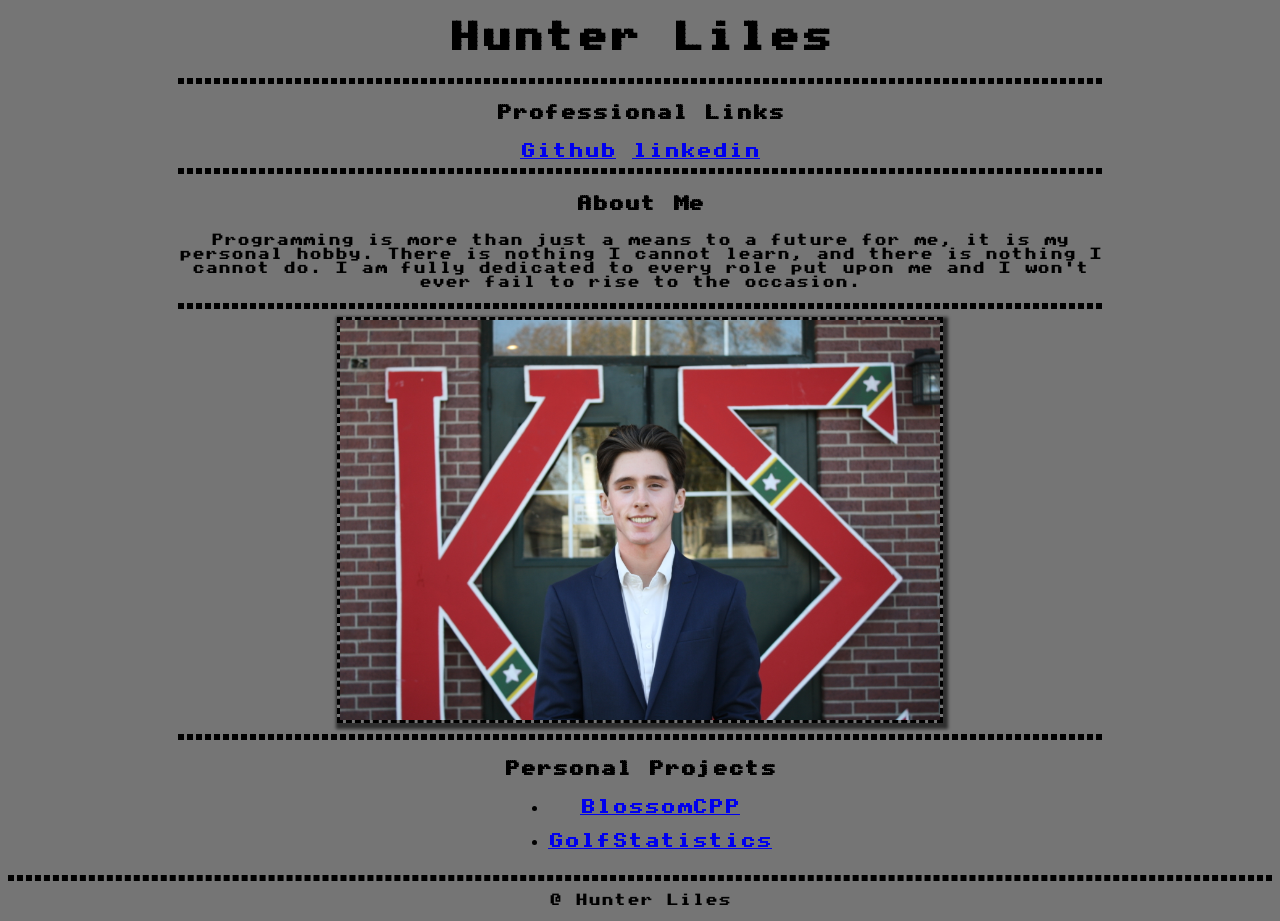
==== index.html @ 2b26db75 "Change Personal-Website.html to index.html" ====
<!doctype html>
<html lang="en_US">
  <head>
    <link rel="stylesheet" href="Personal-Website-CSS.css" />
  </head>
  <div class="main">
    <header>
      <h1>Hunter Liles</h1>
      <hr />
      <h4>Professional Links</h4>
      <a href="https://github.com/HunterLiles">Github</a>
      <a href="https://www.linkedin.com/in/hunter-liles/">linkedin</a>
      <hr />
    </header>
    <body>
      <h4>About Me</h4>
      <p>
        Programming is more than just a means to a future for me, it is my
        personal hobby. There is nothing I cannot learn, and there is nothing I
        cannot do. I am fully dedicated to every role put upon me and I won't
        ever fail to rise to the occasion.
      </p>
      <hr />
      <img
        src="ProfessionalHeadshot.JPG"
        alt="description"
        height="400"
        width="600"
      />
      <hr />
      <h4>Personal Projects</h4>
      <ul>
        <li>
          <a href="https://github.com/HunterLiles/BlossomCPP">BlossomCPP</a>
        </li>
        <br />
        <li>
          <a href="https://github.com/HunterLiles/GolfStatistics"
            >GolfStatistics</a
          >
        </li>
      </ul>
    </body>
  </div>
  <footer class="footer">
    <br />
    <hr />
    <p>@ Hunter Liles</p>
  </footer>
</html>
---- Personal-Website-CSS.css ----
@font-face {
  font-family: TempleOS;
  src: url(templeos_font.ttf);
}
body {
  background-color: #757575;
  font-family: TempleOS;
  text-align: center;
}
ul {
  display: table;
  margin: 0 auto;
}
img {
  box-shadow: 2px 3px 3px 3px rgba(0, 0, 0, 0.6);
  border: 3px dashed;
}
h1 {
  font-family: TempleOS;
  text-align: center;
  text-shadow: 2px 6px 3px 3px rgba(0, 0, 0, 0.4);
}
h3 {
  font-weight: 700;
}
p {
  font-size: 13px;
}
hr {
  border: dashed;
}
.main {
  max-width: 100%;
  max-height: 100%;
  height: auto;
  width: auto;
  margin-left: 160px;
  margin-right: 160px;
  padding: 0px 10px;
}
.footer {
  margin-left: 160;
  margin-right: 160;
}
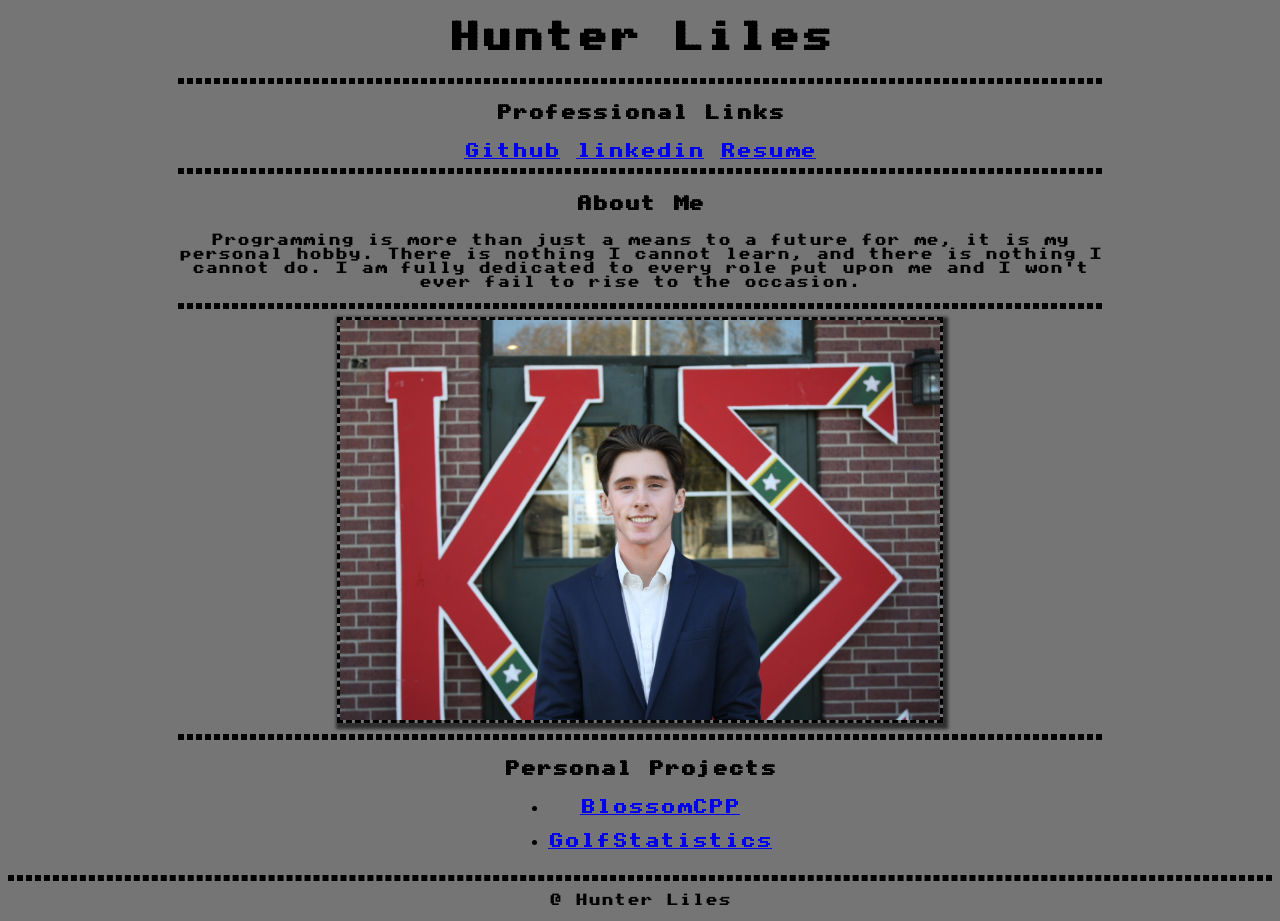
==== commit f78e0642: "Added resume" ====
--- a/index.html
+++ b/index.html
@@ -10,6 +10,7 @@
       <h4>Professional Links</h4>
       <a href="https://github.com/HunterLiles">Github</a>
       <a href="https://www.linkedin.com/in/hunter-liles/">linkedin</a>
+      <a href="Hunter_Liles_Resume.pdf">Resume</a>
       <hr />
     </header>
     <body>
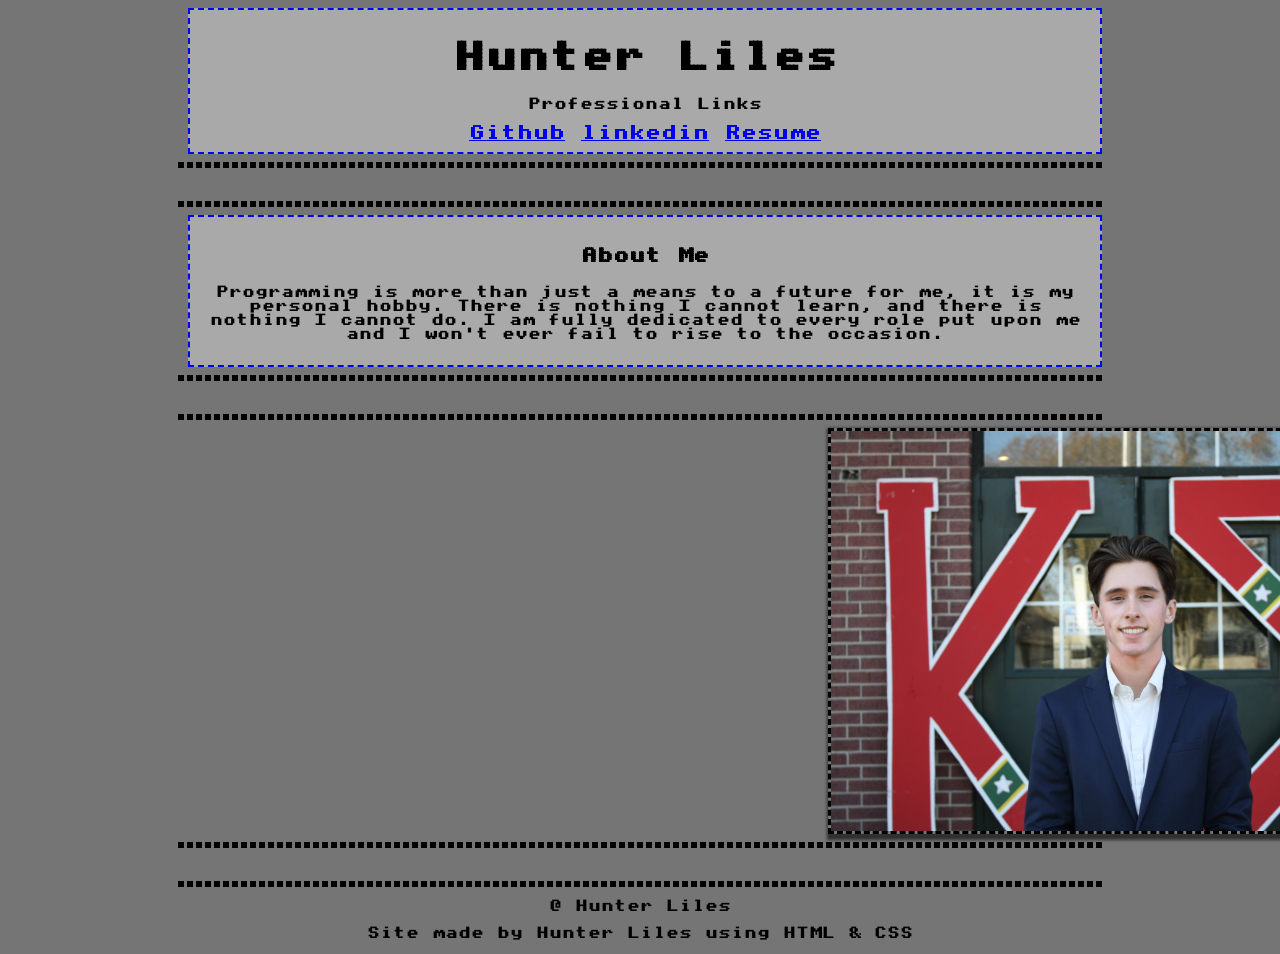
==== commit f84bdf41: "Added boxes behind text and put the project links on the right side of the headshot" ====
--- a/index.html
+++ b/index.html
@@ -5,47 +5,59 @@
   </head>
   <div class="main">
     <header>
-      <h1>Hunter Liles</h1>
+      <div class="wrapper">
+        <h1>Hunter Liles</h1>
+        <p>Professional Links</p>
+        <a href="https://github.com/HunterLiles">Github</a>
+        <a href="https://www.linkedin.com/in/hunter-liles/">linkedin</a>
+        <a href="Extra/Hunter_Liles_Resume.pdf">Resume</a>
+      </div>
       <hr />
-      <h4>Professional Links</h4>
-      <a href="https://github.com/HunterLiles">Github</a>
-      <a href="https://www.linkedin.com/in/hunter-liles/">linkedin</a>
-      <a href="Hunter_Liles_Resume.pdf">Resume</a>
+      <br />
       <hr />
     </header>
     <body>
-      <h4>About Me</h4>
-      <p>
-        Programming is more than just a means to a future for me, it is my
-        personal hobby. There is nothing I cannot learn, and there is nothing I
-        cannot do. I am fully dedicated to every role put upon me and I won't
-        ever fail to rise to the occasion.
-      </p>
+      <div class="wrapper">
+        <h4>About Me</h4>
+        <p>
+          Programming is more than just a means to a future for me, it is my
+          personal hobby. There is nothing I cannot learn, and there is nothing
+          I cannot do. I am fully dedicated to every role put upon me and I
+          won't ever fail to rise to the occasion.
+        </p>
+      </div>
       <hr />
-      <img
-        src="ProfessionalHeadshot.JPG"
-        alt="description"
-        height="400"
-        width="600"
-      />
+      <br />
       <hr />
-      <h4>Personal Projects</h4>
-      <ul>
-        <li>
-          <a href="https://github.com/HunterLiles/BlossomCPP">BlossomCPP</a>
-        </li>
-        <br />
-        <li>
-          <a href="https://github.com/HunterLiles/GolfStatistics"
-            >GolfStatistics</a
-          >
-        </li>
-      </ul>
+      <div class="container">
+        <img
+          src="Extra/ProfessionalHeadshot.JPG"
+          alt="description"
+          height="400"
+          width="600"
+        />
+        <div class="wrapper">
+          <p>Personal Projects</p>
+          <ul>
+            <li>
+              <a href="https://github.com/HunterLiles/BlossomCPP">BlossomCPP</a>
+            </li>
+            <br />
+            <li>
+              <a href="https://github.com/HunterLiles/GolfStatistics"
+                >GolfStatistics</a
+              >
+            </li>
+          </ul>
+        </div>
+      </div>
+      <hr />
+      <br />
+      <hr />
     </body>
   </div>
-  <footer class="footer">
-    <br />
-    <hr />
+  <footer>
     <p>@ Hunter Liles</p>
+    <p>Site made by Hunter Liles using HTML & CSS</p>
   </footer>
 </html>
--- a/Personal-Website-CSS.css
+++ b/Personal-Website-CSS.css
@@ -1,6 +1,6 @@
 @font-face {
   font-family: TempleOS;
-  src: url(templeos_font.ttf);
+  src: url(Extra/templeos_font.ttf);
 }
 body {
   background-color: #757575;
@@ -14,6 +14,7 @@
 img {
   box-shadow: 2px 3px 3px 3px rgba(0, 0, 0, 0.6);
   border: 3px dashed;
+  margin-left: 650px;
 }
 h1 {
   font-family: TempleOS;
@@ -38,7 +39,14 @@
   margin-right: 160px;
   padding: 0px 10px;
 }
-.footer {
-  margin-left: 160;
-  margin-right: 160;
+.wrapper {
+  background-color: darkgray;
+  border: 2px dashed blue;
+  padding: 10px;
+  margin-left: 10px;
+  margin-right: 0px;
 }
+.container {
+  display: flex;
+  gap: 1px;
+}
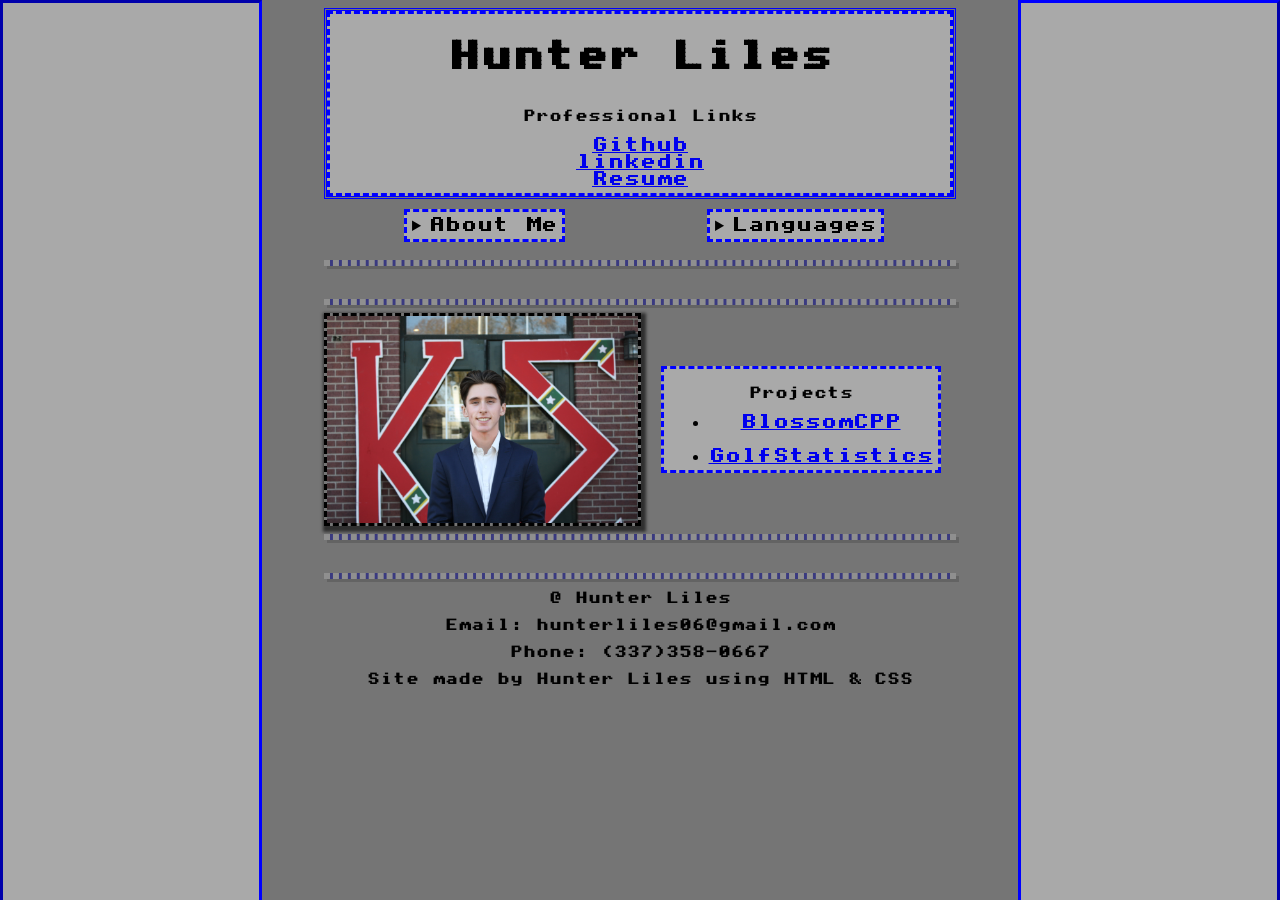
==== commit a1492de9: "Added sidebars, added drop downs for "About Me" and "Languages", added borders around some items, co" ====
--- a/index.html
+++ b/index.html
@@ -1,4 +1,6 @@
 <!doctype html>
+<div id="left"></div>
+<div id="right"></div>
 <html lang="en_US">
   <head>
     <link rel="stylesheet" href="Personal-Website-CSS.css" />
@@ -8,43 +10,62 @@
       <div class="wrapper">
         <h1>Hunter Liles</h1>
         <p>Professional Links</p>
-        <a href="https://github.com/HunterLiles">Github</a>
-        <a href="https://www.linkedin.com/in/hunter-liles/">linkedin</a>
-        <a href="Extra/Hunter_Liles_Resume.pdf">Resume</a>
+        <a target="_blank" href="https://github.com/HunterLiles">Github</a>
+        <a target="_blank" href="https://www.linkedin.com/in/hunter-liles/"
+          >linkedin</a
+        >
+        <a target="_blank" href="Extra/Hunter_Liles_Resume.pdf">Resume</a>
       </div>
-      <hr />
-      <br />
-      <hr />
     </header>
     <body>
-      <div class="wrapper">
-        <h4>About Me</h4>
-        <p>
-          Programming is more than just a means to a future for me, it is my
-          personal hobby. There is nothing I cannot learn, and there is nothing
-          I cannot do. I am fully dedicated to every role put upon me and I
-          won't ever fail to rise to the occasion.
-        </p>
+      <div id="lists">
+        <div class="wrapper">
+          <details>
+            <summary>About Me</summary>
+            <p>
+              Programming is more than just a means to a future for me, it is my
+              personal hobby. There is nothing I cannot learn, and there is
+              nothing I cannot do. I am fully dedicated to every role put upon
+              me and I won't ever fail to rise to the occasion.
+            </p>
+          </details>
+        </div>
+        <div class="wrapper">
+          <details>
+            <summary>Languages</summary>
+            <ol>
+              <li>C</li>
+              <li>C++</li>
+              <li>C#</li>
+              <li>Java</li>
+              <li>Python</li>
+              <li>HTML</li>
+              <li>CSS</li>
+              <li>SQL</li>
+            </ol>
+          </details>
+        </div>
       </div>
       <hr />
       <br />
       <hr />
       <div class="container">
-        <img
-          src="Extra/ProfessionalHeadshot.JPG"
-          alt="description"
-          height="400"
-          width="600"
-        />
+        <img src="Extra/ProfessionalHeadshot.JPG" alt="description" />
         <div class="wrapper">
-          <p>Personal Projects</p>
+          <p>Projects</p>
           <ul>
             <li>
-              <a href="https://github.com/HunterLiles/BlossomCPP">BlossomCPP</a>
+              <a
+                target="_blank"
+                href="https://github.com/HunterLiles/BlossomCPP"
+                >BlossomCPP</a
+              >
             </li>
             <br />
             <li>
-              <a href="https://github.com/HunterLiles/GolfStatistics"
+              <a
+                target="_blank"
+                href="https://github.com/HunterLiles/GolfStatistics"
                 >GolfStatistics</a
               >
             </li>
@@ -58,6 +79,8 @@
   </div>
   <footer>
     <p>@ Hunter Liles</p>
+    <p>Email: hunterliles06@gmail.com</p>
+    <p>Phone: (337)358-0667</p>
     <p>Site made by Hunter Liles using HTML & CSS</p>
   </footer>
 </html>
--- a/Personal-Website-CSS.css
+++ b/Personal-Website-CSS.css
@@ -5,16 +5,17 @@
 body {
   background-color: #757575;
   font-family: TempleOS;
-  text-align: center;
 }
 ul {
   display: table;
-  margin: 0 auto;
+  margin: auto;
+  align-items: center;
 }
 img {
   box-shadow: 2px 3px 3px 3px rgba(0, 0, 0, 0.6);
   border: 3px dashed;
-  margin-left: 650px;
+  max-width: 100%;
+  height: auto;
 }
 h1 {
   font-family: TempleOS;
@@ -22,31 +23,67 @@
   text-shadow: 2px 6px 3px 3px rgba(0, 0, 0, 0.4);
 }
 h3 {
+  text-align: center;
   font-weight: 700;
 }
 p {
+  text-align: center;
   font-size: 13px;
 }
 hr {
   border: dashed;
+  background-color: darkblue;
+  color: darkgray;
+  box-shadow: 3px 3px rgba(0, 0, 0, 0.3);
+  opacity: 0.5;
+}
+header {
+  border: 3px double blue;
 }
 .main {
-  max-width: 100%;
-  max-height: 100%;
+  max-width: 50%;
+  max-height: 50%;
   height: auto;
   width: auto;
-  margin-left: 160px;
-  margin-right: 160px;
-  padding: 0px 10px;
+  margin: auto;
 }
 .wrapper {
+  display: grid;
   background-color: darkgray;
-  border: 2px dashed blue;
-  padding: 10px;
-  margin-left: 10px;
-  margin-right: 0px;
+  border: 3px dashed blue;
+  padding: 5px;
+  margin: auto;
+  text-align: center;
+  align-items: center;
 }
 .container {
-  display: flex;
-  gap: 1px;
+  display: grid;
+  grid-template-columns: 1fr 1fr;
+  align-content: center;
+  gap: 10px;
+  justify-content: center;
 }
+#lists {
+  padding: 10px;
+  display: grid;
+  grid-template-columns: 1fr 1fr;
+  align-content: center;
+  gap: 10px;
+}
+#left,
+#right {
+  position: fixed;
+  width: 20%;
+  height: 100%;
+  top: 0;
+}
+#left {
+  background: darkgray;
+  left: 0;
+  border: 3px inset blue;
+}
+#right {
+  background: darkgray;
+  right: 0;
+  border: 3px outset blue;
+}
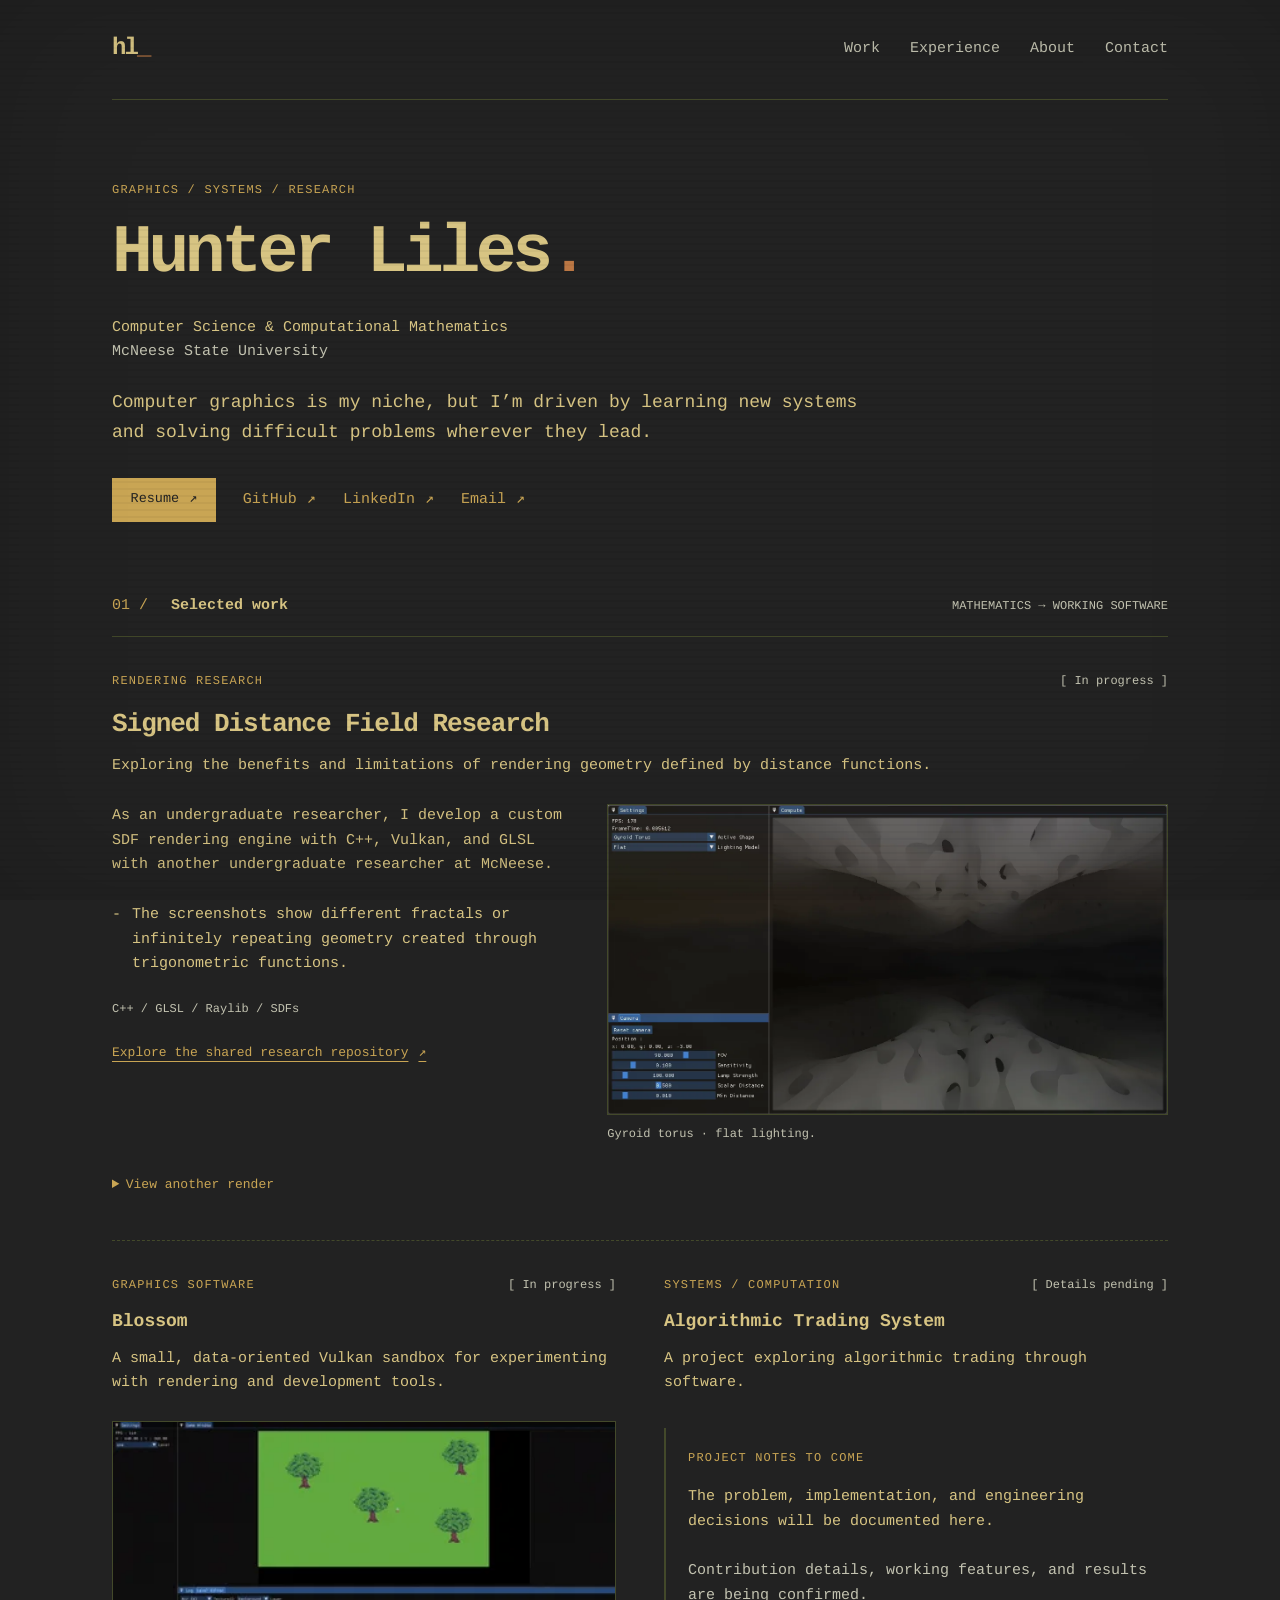
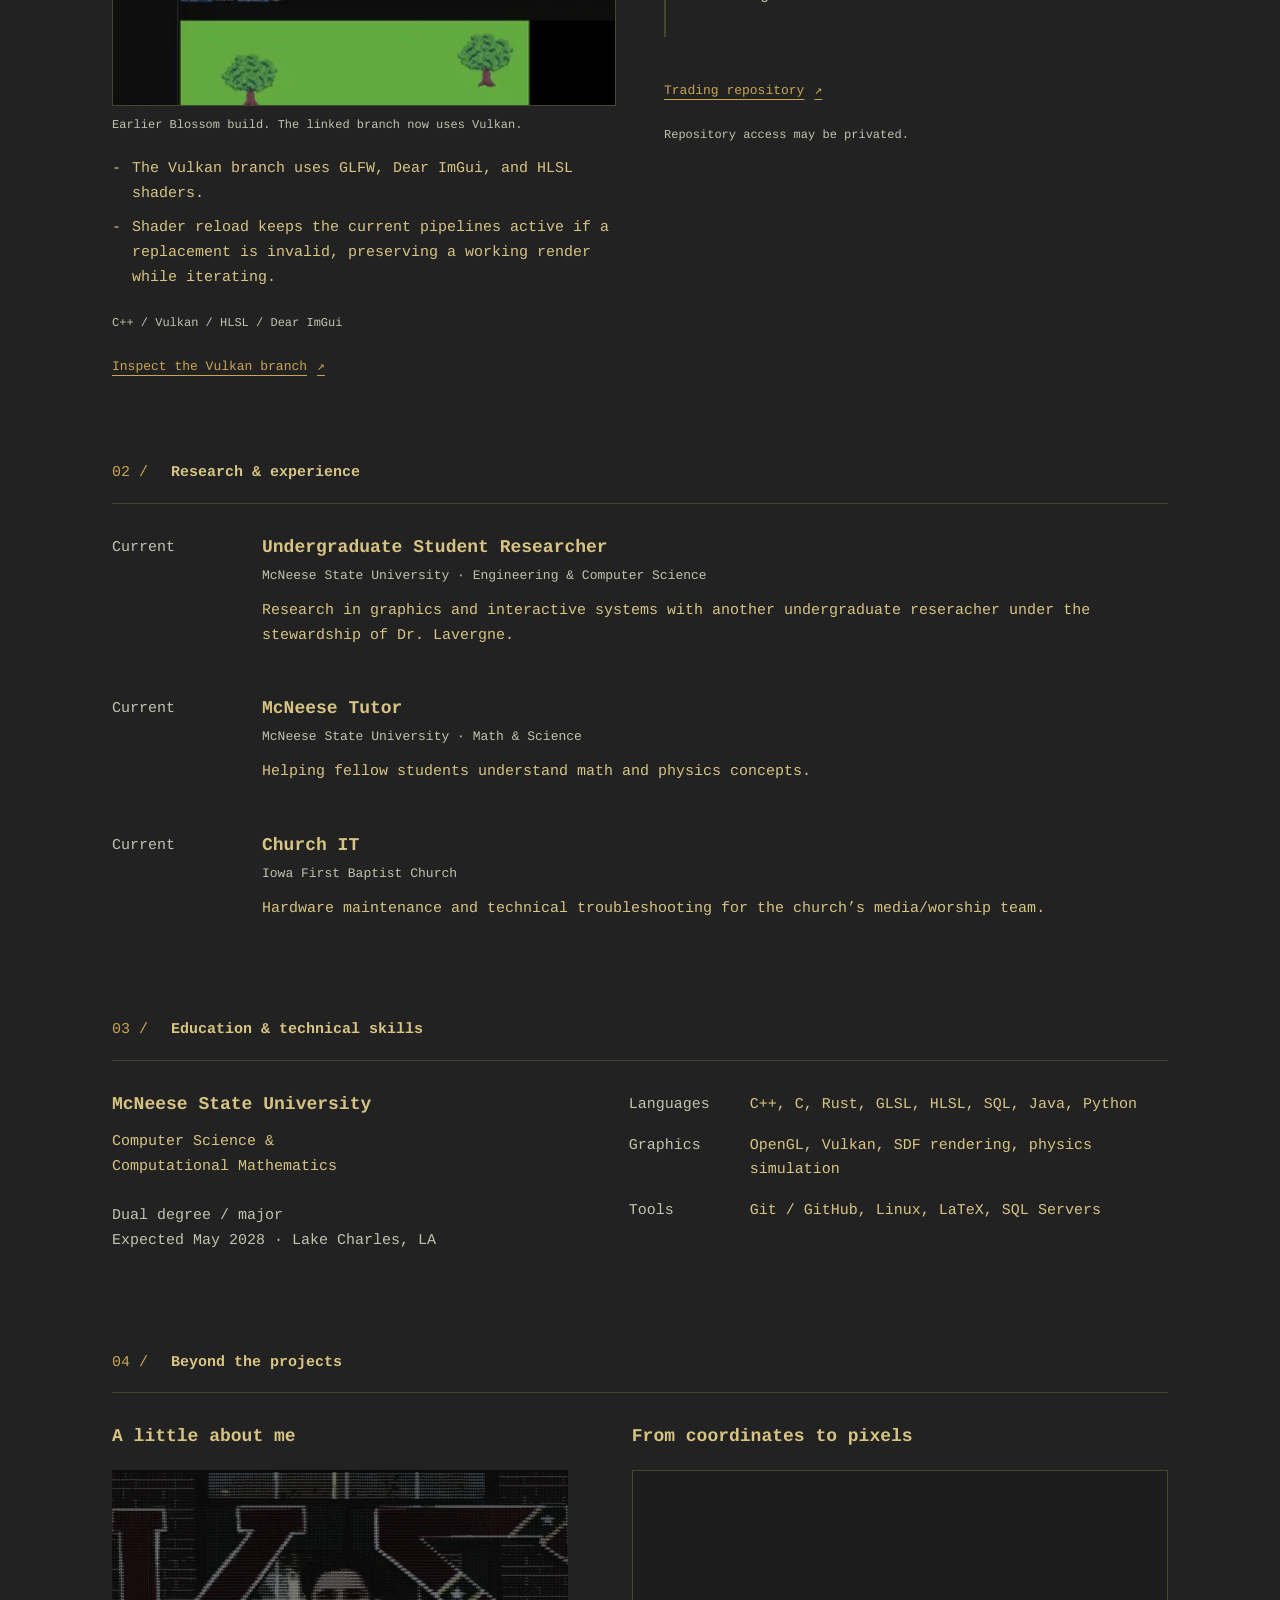
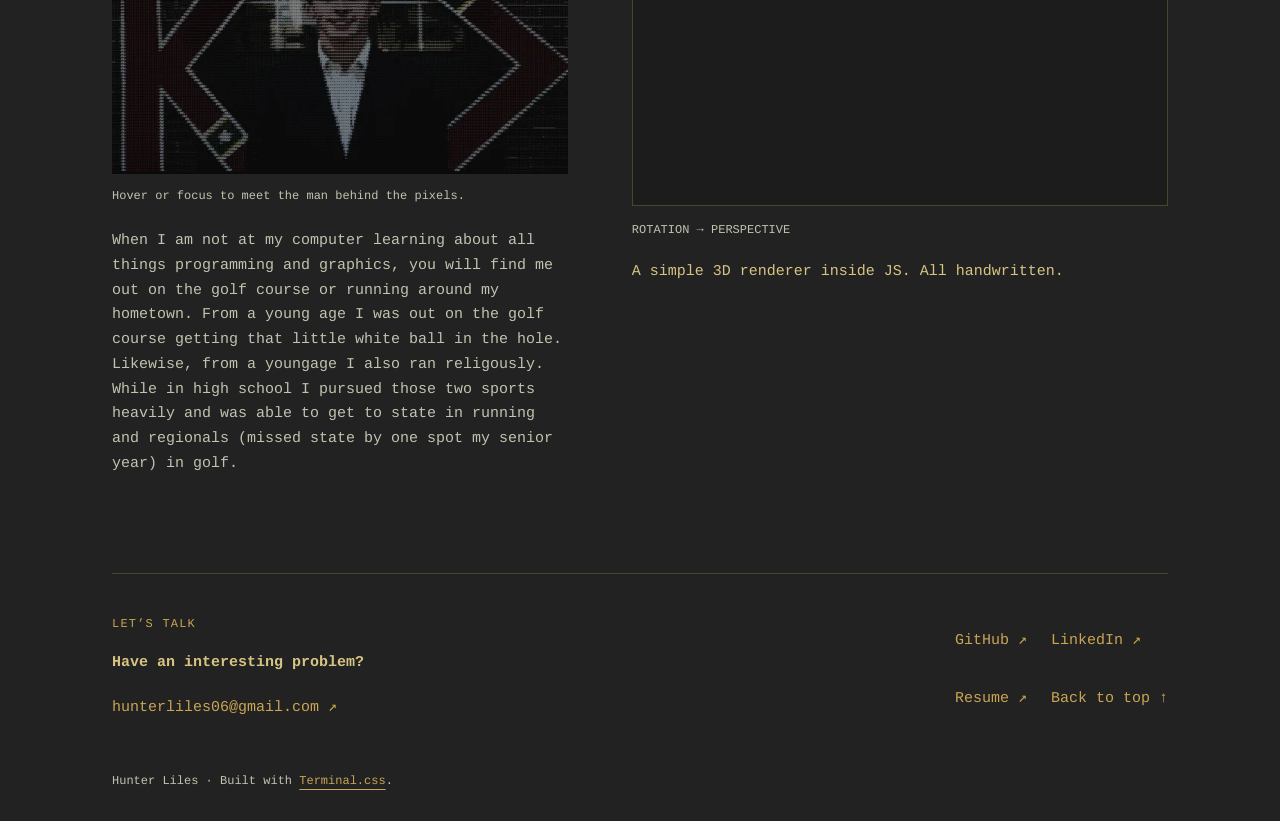
==== commit 2459808c: "Fixed descriptions and about me" ====
--- a/index.html
+++ b/index.html
@@ -1,86 +1,400 @@
 <!doctype html>
-<div id="left"></div>
-<div id="right"></div>
-<html lang="en_US">
+<html lang="en">
   <head>
-    <link rel="stylesheet" href="Personal-Website-CSS.css" />
+    <meta charset="utf-8" />
+    <meta name="viewport" content="width=device-width, initial-scale=1" />
+    <meta name="theme-color" content="#222222" />
+    <title>Hunter Liles — Graphics, Systems &amp; Research</title>
+    <meta
+      name="description"
+      content="Hunter Liles — Computer Science and Computational Mathematics at McNeese State University. With projects in SDF rendering, graphics software, and systems."
+    />
+    <meta
+      property="og:title"
+      content="Hunter Liles — Graphics, Systems &amp; Research"
+    />
+    <meta
+      property="og:description"
+      content="Computer graphics is my niche. Curiosity takes me further. Explore my projects, research, and experience."
+    />
+    <meta property="og:type" content="website" />
+    <!-- Add canonical, og:url and an absolute og:image URL once the domain is confirmed. -->
+    <link rel="icon" href="assets/favicon.svg" type="image/svg+xml" />
+    <link rel="stylesheet" href="assets/vendor/terminal-0.7.5.min.css" />
+    <link rel="stylesheet" href="style.css" />
+    <script src="script.js" defer></script>
   </head>
-  <div class="main">
-    <header>
-      <div class="wrapper">
-        <h1>Hunter Liles</h1>
-        <p>Professional Links</p>
-        <a target="_blank" href="https://github.com/HunterLiles">Github</a>
-        <a target="_blank" href="https://www.linkedin.com/in/hunter-liles/"
-          >linkedin</a
+  <body class="terminal">
+    <a class="skip-link" href="#main">Skip to content</a>
+    <div class="container">
+      <header class="terminal-nav site-header">
+        <a
+          class="wordmark"
+          href="#top"
+          aria-label="hl — Hunter Liles, back to top"
+          >hl<span aria-hidden="true">_</span></a
         >
-        <a target="_blank" href="Extra/Hunter_Liles_Resume.pdf">Resume</a>
-      </div>
-    </header>
-    <body>
-      <div id="lists">
-        <div class="wrapper">
-          <details>
-            <summary>About Me</summary>
-            <p>
-              Programming is more than just a means to a future for me, it is my
-              personal hobby. There is nothing I cannot learn, and there is
-              nothing I cannot do. I am fully dedicated to every role put upon
-              me and I won't ever fail to rise to the occasion.
+        <nav class="terminal-menu" aria-label="Main navigation">
+          <ul>
+            <li><a href="#work">Work</a></li>
+            <li><a href="#experience">Experience</a></li>
+            <li><a href="#about">About</a></li>
+            <li><a href="#contact">Contact</a></li>
+          </ul>
+        </nav>
+      </header>
+      <main id="main">
+        <section class="intro" id="top" aria-labelledby="identity">
+          <p class="eyebrow">GRAPHICS / SYSTEMS / RESEARCH</p>
+          <h1 id="identity">Hunter Liles<span class="accent">.</span></h1>
+          <p class="degree">
+            Computer Science &amp; Computational Mathematics<br /><span
+              class="muted"
+              >McNeese State University</span
+            >
+          </p>
+          <p class="positioning">
+            Computer graphics is my niche, but I’m driven by learning new
+            systems and solving difficult problems wherever they lead.
+          </p>
+          <div class="link-row" role="group" aria-label="Professional links">
+            <a
+              class="btn btn-primary btn-small"
+              href="assets/documents/resume.pdf"
+              >Resume <span aria-hidden="true">↗</span></a
+            >
+            <a href="https://github.com/HunterLiles"
+              >GitHub <span aria-hidden="true">↗</span></a
+            >
+            <a href="https://www.linkedin.com/in/hunter-liles-128145332/"
+              >LinkedIn <span aria-hidden="true">↗</span></a
+            >
+            <a href="mailto:hunterliles06@gmail.com"
+              >Email <span aria-hidden="true">↗</span></a
+            >
+          </div>
+        </section>
+
+        <section id="work" class="section" aria-labelledby="work-heading">
+          <div class="section-heading">
+            <h2 id="work-heading">
+              <span class="section-index">01 /</span> Selected work
+            </h2>
+            <span class="muted small">MATHEMATICS → WORKING SOFTWARE</span>
+          </div>
+          <article class="featured" aria-labelledby="sdf-heading">
+            <div class="project-heading">
+              <p class="eyebrow">RENDERING RESEARCH</p>
+              <span class="status">In progress</span>
+            </div>
+            <h3 id="sdf-heading">Signed Distance Field Research</h3>
+            <p class="project-summary">
+              Exploring the benefits and limitations of rendering geometry
+              defined by distance functions.
             </p>
-          </details>
+            <div class="featured-grid">
+              <div>
+                <p>
+                  As an undergraduate researcher, I develop a custom SDF
+                  rendering engine with C++, Vulkan, and GLSL with another
+                  undergraduate researcher at McNeese.
+                </p>
+                <ul class="evidence">
+                  <li>
+                    The screenshots show different fractals or infinitely
+                    repeating geometry created through trigonometric functions.
+                  </li>
+                </ul>
+                <p class="technologies">C++ / GLSL / Raylib / SDFs</p>
+                <a
+                  class="project-link"
+                  href="https://github.com/daneboyd20001/SRPLightingEngine"
+                  >Explore the shared research repository
+                  <span aria-hidden="true">↗</span></a
+                >
+              </div>
+              <figure class="project-media">
+                <a
+                  href="assets/images/sdf-gyroid.webp"
+                  aria-label="View full-size SDF gyroid screenshot"
+                  ><img
+                    src="assets/images/sdf-gyroid.webp"
+                    width="1272"
+                    height="703"
+                    loading="lazy"
+                    decoding="async"
+                    alt="SDF engine showing a gyroid torus interior."
+                /></a>
+                <figcaption>Gyroid torus · flat lighting.</figcaption>
+              </figure>
+            </div>
+            <details class="more-evidence">
+              <summary>View another render</summary>
+              <figure>
+                <img
+                  src="assets/images/sdf-surface.webp"
+                  width="1273"
+                  height="699"
+                  loading="lazy"
+                  decoding="async"
+                  alt="Repeating undulating SDF surface with visible dark artifacts."
+                />
+                <figcaption>
+                  Repeating-surface experiment. Visible artifacts are part of
+                  the result.
+                </figcaption>
+              </figure>
+            </details>
+          </article>
+
+          <div class="project-grid">
+            <article aria-labelledby="blossom-heading">
+              <div class="project-heading">
+                <p class="eyebrow">GRAPHICS SOFTWARE</p>
+                <span class="status">In progress</span>
+              </div>
+              <h3 id="blossom-heading">Blossom</h3>
+              <p class="project-summary">
+                A small, data-oriented Vulkan sandbox for experimenting with
+                rendering and development tools.
+              </p>
+              <figure class="project-media">
+                <img
+                  src="assets/images/blossom.webp"
+                  width="400"
+                  height="225"
+                  loading="lazy"
+                  decoding="async"
+                  alt="Earlier Blossom editor showing a two-dimensional scene of trees in two viewports."
+                />
+                <figcaption>
+                  Earlier Blossom build. The linked branch now uses Vulkan.
+                </figcaption>
+              </figure>
+              <ul class="evidence">
+                <li>
+                  The Vulkan branch uses GLFW, Dear ImGui, and HLSL shaders.
+                </li>
+                <li>
+                  Shader reload keeps the current pipelines active if a
+                  replacement is invalid, preserving a working render while
+                  iterating.
+                </li>
+              </ul>
+              <p class="technologies">C++ / Vulkan / HLSL / Dear ImGui</p>
+              <a
+                class="project-link"
+                href="https://github.com/HunterLiles/Blossom/tree/Vulkan"
+                >Inspect the Vulkan branch <span aria-hidden="true">↗</span></a
+              >
+            </article>
+            <article aria-labelledby="trading-heading">
+              <div class="project-heading">
+                <p class="eyebrow">SYSTEMS / COMPUTATION</p>
+                <span class="status muted">Details pending</span>
+              </div>
+              <h3 id="trading-heading">Algorithmic Trading System</h3>
+              <p class="project-summary">
+                A project exploring algorithmic trading through software.
+              </p>
+              <div class="draft-copy">
+                <p class="eyebrow">PROJECT NOTES TO COME</p>
+                <p>
+                  The problem, implementation, and engineering decisions will be
+                  documented here.
+                </p>
+                <p class="muted">
+                  Contribution details, working features, and results are being
+                  confirmed.
+                </p>
+              </div>
+              <a
+                class="project-link"
+                href="https://github.com/HunterLiles/Trading"
+                >Trading repository <span aria-hidden="true">↗</span></a
+              >
+              <p class="small muted availability-note">
+                Repository access may be privated.
+              </p>
+            </article>
+          </div>
+        </section>
+
+        <section
+          id="experience"
+          class="section"
+          aria-labelledby="experience-heading"
+        >
+          <div class="section-heading">
+            <h2 id="experience-heading">
+              <span class="section-index">02 /</span> Research &amp; experience
+            </h2>
+          </div>
+          <div class="experience-list">
+            <article class="experience-row">
+              <p class="muted">Current</p>
+              <div>
+                <h3>Undergraduate Student Researcher</h3>
+                <p class="organization">
+                  McNeese State University · Engineering &amp; Computer Science
+                </p>
+                <p>
+                  Research in graphics and interactive systems with another
+                  undergraduate reseracher under the stewardship of Dr.
+                  Lavergne.
+                </p>
+              </div>
+            </article>
+            <article class="experience-row">
+              <p class="muted">Current</p>
+              <div>
+                <h3>McNeese Tutor</h3>
+                <p class="organization">
+                  McNeese State University · Math &amp; Science
+                </p>
+                <p>
+                  Helping fellow students understand math and physics concepts.
+                </p>
+              </div>
+            </article>
+            <article class="experience-row">
+              <p class="muted">Current</p>
+              <div>
+                <h3>Church IT</h3>
+                <p class="organization">Iowa First Baptist Church</p>
+                <p>
+                  Hardware maintenance and technical troubleshooting for the
+                  church’s media/worship team.
+                </p>
+              </div>
+            </article>
+          </div>
+        </section>
+
+        <section class="section" aria-labelledby="education-heading">
+          <div class="section-heading">
+            <h2 id="education-heading">
+              <span class="section-index">03 /</span> Education &amp; technical
+              skills
+            </h2>
+          </div>
+          <div class="qualifications-grid">
+            <div>
+              <h3>McNeese State University</h3>
+              <p>Computer Science &amp;<br />Computational Mathematics</p>
+              <p class="muted">
+                Dual degree / major<br />Expected May 2028 · Lake Charles, LA
+              </p>
+            </div>
+            <dl class="skills">
+              <div>
+                <dt>Languages</dt>
+                <dd>C++, C, Rust, GLSL, HLSL, SQL, Java, Python</dd>
+              </div>
+              <div>
+                <dt>Graphics</dt>
+                <dd>OpenGL, Vulkan, SDF rendering, physics simulation</dd>
+              </div>
+              <div>
+                <dt>Tools</dt>
+                <dd>Git / GitHub, Linux, LaTeX, SQL Servers</dd>
+              </div>
+            </dl>
+          </div>
+        </section>
+
+        <section id="about" class="section" aria-labelledby="about-heading">
+          <div class="section-heading">
+            <h2 id="about-heading">
+              <span class="section-index">04 /</span> Beyond the projects
+            </h2>
+          </div>
+          <div class="about-grid">
+            <div>
+              <h3>A little about me</h3>
+              <a
+                class="portrait"
+                href="assets/images/headshot.webp"
+                aria-label="View Hunter Liles’s photograph"
+                ><img
+                  class="portrait-photo"
+                  src="assets/images/headshot.webp"
+                  width="720"
+                  height="480"
+                  loading="lazy"
+                  decoding="async"
+                  alt="Hunter Liles" /><img
+                  class="portrait-ascii"
+                  src="assets/images/headshot-ascii.webp"
+                  width="720"
+                  height="402"
+                  loading="lazy"
+                  decoding="async"
+                  alt=""
+                  aria-hidden="true"
+              /></a>
+              <p class="small muted portrait-hint">
+                Hover or focus to meet the man behind the pixels.
+              </p>
+              <p class="muted">
+                When I am not at my computer learning about all things
+                programming and graphics, you will find me out on the golf
+                course or running around my hometown. From a young age I was out
+                on the golf course getting that little white ball in the hole.
+                Likewise, from a youngage I also ran religously. While in high
+                school I pursued those two sports heavily and was able to get to
+                state in running and regionals (missed state by one spot my
+                senior year) in golf.
+              </p>
+            </div>
+            <div class="renderer" id="renderer">
+              <h3>From coordinates to pixels</h3>
+              <div class="renderer-stage">
+                <canvas
+                  id="renderer-canvas"
+                  width="560"
+                  height="350"
+                  aria-label="A rotating wireframe torus projected onto a two-dimensional canvas"
+                  role="img"
+                  hidden
+                ></canvas>
+              </div>
+              <div class="renderer-controls">
+                <span class="small muted">ROTATION → PERSPECTIVE</span
+                ><button
+                  id="renderer-toggle"
+                  class="btn btn-ghost btn-primary btn-small"
+                  type="button"
+                  hidden
+                >
+                  Pause animation
+                </button>
+              </div>
+              <p>A simple 3D renderer inside JS. All handwritten.</p>
+            </div>
+          </div>
+        </section>
+      </main>
+      <footer id="contact" class="site-footer">
+        <div>
+          <p class="eyebrow">LET’S TALK</p>
+          <h2>Have an interesting problem?</h2>
+          <a class="email-link" href="mailto:hunterliles06@gmail.com"
+            >hunterliles06@gmail.com <span aria-hidden="true">↗</span></a
+          >
         </div>
-        <div class="wrapper">
-          <details>
-            <summary>Languages</summary>
-            <ol>
-              <li>C</li>
-              <li>C++</li>
-              <li>C#</li>
-              <li>Java</li>
-              <li>Python</li>
-              <li>HTML</li>
-              <li>CSS</li>
-              <li>SQL</li>
-            </ol>
-          </details>
+        <div class="footer-links">
+          <a href="https://github.com/HunterLiles">GitHub ↗</a
+          ><a href="https://www.linkedin.com/in/hunter-liles-128145332/"
+            >LinkedIn ↗</a
+          ><a href="assets/documents/resume.pdf">Resume ↗</a
+          ><a href="#top">Back to top ↑</a>
         </div>
-      </div>
-      <hr />
-      <br />
-      <hr />
-      <div class="container">
-        <img src="Extra/ProfessionalHeadshot.JPG" alt="description" />
-        <div class="wrapper">
-          <p>Projects</p>
-          <ul>
-            <li>
-              <a
-                target="_blank"
-                href="https://github.com/HunterLiles/BlossomCPP"
-                >BlossomCPP</a
-              >
-            </li>
-            <br />
-            <li>
-              <a
-                target="_blank"
-                href="https://github.com/HunterLiles/GolfStatistics"
-                >GolfStatistics</a
-              >
-            </li>
-          </ul>
-        </div>
-      </div>
-      <hr />
-      <br />
-      <hr />
-    </body>
-  </div>
-  <footer>
-    <p>@ Hunter Liles</p>
-    <p>Email: hunterliles06@gmail.com</p>
-    <p>Phone: (337)358-0667</p>
-    <p>Site made by Hunter Liles using HTML & CSS</p>
-  </footer>
+        <p class="small muted footer-note">
+          Hunter Liles · Built with
+          <a href="https://terminalcss.xyz/">Terminal.css</a>.
+        </p>
+      </footer>
+    </div>
+  </body>
 </html>
--- a/assets/vendor/terminal-0.7.5.min.css
+++ b/assets/vendor/terminal-0.7.5.min.css
@@ -0,0 +1 @@
+:root{--global-font-size:15px;--global-line-height:1.4em;--global-space:10px;--font-stack:"Menlo", "Monaco", "Lucida Console", "Liberation Mono", "DejaVu Sans Mono", "Bitstream Vera Sans Mono", "Courier New", serif;--mono-font-stack:"Menlo", "Monaco", "Lucida Console", "Liberation Mono", "DejaVu Sans Mono", "Bitstream Vera Sans Mono", "Courier New", serif;--background-color:#fff;--page-width:60em;--font-color:#151515;--invert-font-color:#fff;--primary-color:#1a95e0;--secondary-color:#727578;--error-color:#d20962;--progress-bar-background:#727578;--progress-bar-fill:#151515;--code-bg-color:#e8eff2;--input-style:solid;--display-h1-decoration:none;--block-background-color:var(--background-color)}*{box-sizing:border-box;text-rendering:geometricprecision}*::selection{background:var(--primary-color);color:var(--invert-font-color)}body{font-size:var(--global-font-size);color:var(--font-color);line-height:var(--global-line-height);margin:0;font-family:var(--font-stack);word-wrap:break-word;background-color:var(--background-color)}h1,h2,h3,h4,h5,h6,.logo{line-height:var(--global-line-height)}a{cursor:pointer;color:var(--primary-color);text-decoration:none}a:hover{background-color:var(--primary-color);color:var(--invert-font-color)}em{font-size:var(--global-font-size);font-style:italic;font-family:var(--font-stack);color:var(--font-color)}blockquote,code,em,strong{line-height:var(--global-line-height)}blockquote,code,footer,h1,h2,h3,h4,h5,h6,header,li,ol,p,section,ul,.logo{float:none;margin:0;padding:0}blockquote,h1,ol,p,ul,.logo{margin-top:calc(var(--global-space) * 2);margin-bottom:calc(var(--global-space) * 2)}h1,.logo{position:relative;padding:calc(var(--global-space) * 2)0;margin:0;overflow:hidden;font-weight:600}h1::after{content:"====================================================================================================";position:absolute;bottom:5px;left:0;display:var(--display-h1-decoration)}h1+*,.logo+*{margin-top:0}h2,h3,h4,h5,h6{position:relative;margin-bottom:var(--global-line-height);font-weight:600}blockquote{position:relative;padding-left:calc(var(--global-space) * 2);overflow:hidden}blockquote::after{content:">\A>\A>\A>\A>\A>\A>\A>\A>\A>\A>\A>\A>\A>\A>\A>\A>\A>\A>\A>\A>\A>\A>\A>\A>\A>\A>\A>\A>\A>\A>\A>\A>\A>\A>\A>\A>\A>\A>\A>\A>\A>\A>\A>\A>\A>\A>\A>\A>\A>\A>\A>\A>\A>\A>\A>\A>\A>\A>\A>\A>\A>\A>\A>\A>\A>\A>\A>\A>\A>\A>\A>\A>\A>\A>\A>\A>\A>\A>\A>\A>\A>\A>\A>\A>\A>\A>\A>\A>\A>\A>\A>\A>\A>\A>\A>\A>\A>\A>\A>";white-space:pre;position:absolute;top:0;left:0;line-height:var(--global-line-height);color:#9ca2ab}blockquote>*:last-child{margin-bottom:0}code{font-weight:inherit;background-color:var(--code-bg-color);font-family:var(--mono-font-stack)}code::after,code::before{content:"`";display:inline}pre code::after,pre code::before{content:""}pre{display:block;word-break:break-all;word-wrap:break-word;color:var(--secondary-color);background-color:var(--block-background-color);border:1px solid var(--secondary-color);padding:var(--global-space);white-space:pre-wrap;white-space:-moz-pre-wrap;white-space:-o-pre-wrap}pre code{overflow-x:scroll;padding:0;margin:0;display:inline-block;min-width:100%;font-family:var(--mono-font-stack);background-color:var(--block-background-color)}.terminal blockquote,.terminal h1,.terminal h2,.terminal h3,.terminal h4,.terminal h5,.terminal h6,.terminal strong,.terminal .logo{font-size:var(--global-font-size);font-style:normal;font-family:var(--font-stack)}.terminal code{font-size:var(--global-font-size);font-style:normal}.terminal-prompt{position:relative;white-space:nowrap}.terminal-prompt::before{content:"> "}.terminal-prompt::after{content:"";animation:cursor 800ms infinite;background:var(--primary-color);border-radius:0;display:inline-block;height:1em;margin-left:.2em;width:3px;bottom:-2px;position:relative}@keyframes cursor{0%{opacity:0}50%{opacity:1}100%{opacity:0}}@keyframes cursor{0%{opacity:0}50%{opacity:1}100%{opacity:0}}li,li>ul>li{position:relative;display:block;padding-left:calc(var(--global-space) * 2)}nav>ul>li{padding-left:0}li::after{position:absolute;top:0;left:0}ul>li::after{content:"-"}nav ul>li::after{content:""}ol li::before{content:counters(item,".")". ";counter-increment:item}ol ol li::before{content:counters(item,".")" ";counter-increment:item}.terminal-menu li::after,.terminal-menu li::before{display:none}ol{counter-reset:item}ol li:nth-child(n+10)::after{left:-7px}ol ol{margin-top:0;margin-bottom:0}.terminal-menu{width:100%}.terminal-nav{display:flex;flex-direction:column;align-items:flex-start}ul ul{margin-top:0;margin-bottom:0}.terminal-menu ul{list-style-type:none;padding:0!important;display:flex;flex-direction:column;width:100%;flex-grow:1;font-size:var(--global-font-size);margin-top:0}.terminal-menu li{display:flex;margin:0 0 .5em;padding:0}ol.terminal-toc li{border-bottom:1px dotted var(--secondary-color);padding:0;margin-bottom:15px}.terminal-menu li:last-child{margin-bottom:0}ol.terminal-toc li a{margin:4px 4px 4px 0;background:var(--background-color);position:relative;top:6px;text-align:left;padding-right:4px}.terminal-menu li a:not(.btn){text-decoration:none;display:block;width:100%;border:none;color:var(--secondary-color)}.terminal-menu li a.active{color:var(--font-color)}.terminal-menu li a:hover{background:0 0;color:inherit}ol.terminal-toc li::before{content:counters(item,".")". ";counter-increment:item;position:absolute;right:0;background:var(--background-color);padding:4px 0 4px 4px;bottom:-8px}ol.terminal-toc li a:hover{background:var(--primary-color);color:var(--invert-font-color)}hr{position:relative;overflow:hidden;margin:calc(var(--global-space) * 4)0;border:0;border-bottom:1px dashed var(--secondary-color)}p{margin:0 0 var(--global-line-height)}.container{max-width:var(--page-width)}.container,.container-fluid{margin:0 auto;padding:0 calc(var(--global-space) * 2)}img{max-width:100%}.progress-bar{height:8px;background-color:var(--progress-bar-background);margin:12px 0}.progress-bar.progress-bar-show-percent{margin-top:38px}.progress-bar-filled{background-color:var(--progress-bar-fill);height:100%;transition:width .3s ease;position:relative;width:0}.progress-bar-filled::before{content:"";border:6px solid transparent;border-top-color:var(--progress-bar-fill);position:absolute;top:-6px;right:-6px}.progress-bar-filled::after{color:var(--progress-bar-fill);content:attr(data-filled);display:block;font-size:12px;white-space:nowrap;position:absolute;border:6px solid transparent;top:-32px;right:0;transform:translateX(50%)}.progress-bar-no-arrow>.progress-bar-filled::before,.progress-bar-no-arrow>.progress-bar-filled::after{content:"";display:none;visibility:hidden;opacity:0}table{width:100%;border-collapse:collapse;margin:var(--global-line-height)0;color:var(--font-color);font-size:var(--global-font-size)}table td,table th{vertical-align:top;border:1px solid var(--font-color);line-height:var(--global-line-height);padding:calc(var(--global-space)/2);font-size:1em}table thead tr th{font-size:1em;vertical-align:middle;font-weight:700}table tfoot tr th{font-weight:500}table caption{font-size:1em;margin:0 0 1em}.form{width:100%}fieldset{border:1px solid var(--font-color);padding:1em}label{font-size:1em;color:var(--font-color)}input[type=email],input[type=text],input[type=number],input[type=password],input[type=search],input[type=date],input[type=time]{border:1px var(--input-style)var(--font-color);width:100%;padding:.7em .5em;font-size:1em;font-family:var(--font-stack);-webkit-appearance:none;-moz-appearance:none;appearance:none;border-radius:0}input[type=email]:active,input[type=text]:active,input[type=number]:active,input[type=password]:active,input[type=search]:active,input[type=date]:active,input[type=time]:active,input[type=email]:focus,input[type=text]:focus,input[type=number]:focus,input[type=password]:focus,input[type=search]:focus,input[type=date]:focus,input[type=time]:focus{outline:none;-webkit-appearance:none;-moz-appearance:none;appearance:none;border:1px solid var(--font-color)}input[type=text]:not(:placeholder-shown):invalid,input[type=email]:not(:placeholder-shown):invalid,input[type=password]:not(:placeholder-shown):invalid,input[type=search]:not(:placeholder-shown):invalid,input[type=number]:not(:placeholder-shown):invalid,input[type=date]:not(:placeholder-shown):invalid,input[type=time]:not(:placeholder-shown):invalid{border-color:var(--error-color)}input,textarea{color:var(--font-color);background-color:var(--background-color)}input::placeholder,textarea::placeholder{color:var(--secondary-color)!important;opacity:1}textarea{height:auto;width:100%;resize:none;border:1px var(--input-style)var(--font-color);padding:.5em;font-size:1em;font-family:var(--font-stack);appearance:none;border-radius:0}textarea:focus{outline:none;-webkit-appearance:none;-moz-appearance:none;appearance:none;border:1px solid var(--font-color)}textarea:not(:placeholder-shown):invalid{border-color:var(--error-color)}select{border:1px var(--input-style)var(--font-color);width:100%;padding:.7em .5em;font-size:1em;font-family:var(--font-stack);color:var(--font-color);border-radius:0;-webkit-appearance:none;-moz-appearance:none;background-color:var(--background-color);background-image:url("data:image/svg+xml;utf8,<svg fill='currentColor' height='24' viewBox='0 0 24 24' width='24' xmlns='http://www.w3.org/2000/svg'><path d='M7 10l5 5 5-5z'/><path d='M0 0h24v24H0z' fill='none'/></svg>");background-repeat:no-repeat;background-position:right .5em bottom .5em}input:-webkit-autofill,input:-webkit-autofill:hover,input:-webkit-autofill:focus textarea:-webkit-autofill,textarea:-webkit-autofill:hover textarea:-webkit-autofill:focus,select:-webkit-autofill,select:-webkit-autofill:hover,select:-webkit-autofill:focus{border:1px solid var(--font-color);-webkit-text-fill-color:var(--font-color);box-shadow:0 0 0 1e3px var(--invert-font-color)inset;transition:background-color 5e3s ease-in-out 0s}.form-group{margin-bottom:var(--global-line-height);overflow:auto}.btn{border-style:solid;border-width:1px;display:inline-flex;-ms-flex-align:center;align-items:center;-ms-flex-pack:center;justify-content:center;cursor:pointer;outline:none;padding:.65em 2em;font-size:1em;font-family:inherit;user-select:none;position:relative;z-index:1}.btn:active{box-shadow:none}.btn.btn-ghost{border-color:var(--font-color);color:var(--font-color);background-color:initial}.btn.btn-ghost:focus,.btn.btn-ghost:hover{border-color:var(--tertiary-color);color:var(--tertiary-color);z-index:2}.btn.btn-ghost:hover{background-color:initial}.btn-block{width:100%;display:flex}.btn-default{background-color:var(--font-color);border-color:var(--invert-font-color);color:var(--invert-font-color)}.btn-default:hover,.btn-default:focus:not(.btn-ghost){background-color:var(--secondary-color);color:var(--invert-font-color)}.btn-default.btn-ghost:focus,.btn-default.btn-ghost:hover{border-color:var(--secondary-color);color:var(--secondary-color);z-index:2}.btn-error{color:var(--invert-font-color);background-color:var(--error-color);border:1px solid var(--error-color)}.btn-error:hover,.btn-error:focus:not(.btn-ghost){background-color:var(--error-color);border-color:var(--error-color)}.btn-error.btn-ghost{border-color:var(--error-color);color:var(--error-color)}.btn-error.btn-ghost:focus,.btn-error.btn-ghost:hover{border-color:var(--error-color);color:var(--error-color);z-index:2}.btn-primary{color:var(--invert-font-color);background-color:var(--primary-color);border:1px solid var(--primary-color)}.btn-primary:hover,.btn-primary:focus:not(.btn-ghost){background-color:var(--primary-color);border-color:var(--primary-color)}.btn-primary.btn-ghost{border-color:var(--primary-color);color:var(--primary-color)}.btn-primary.btn-ghost:focus,.btn-primary.btn-ghost:hover{border-color:var(--primary-color);color:var(--primary-color);z-index:2}.btn-small{padding:.5em 1.3em!important;font-size:.9em!important}.btn-group{overflow:auto}.btn-group .btn{float:left}.btn-group .btn-ghost:not(:first-child){margin-left:-1px}.terminal-card{border:1px solid var(--secondary-color)}.terminal-card>header{color:var(--invert-font-color);text-align:center;background-color:var(--secondary-color);padding:.5em 0}.terminal-card>div:first-of-type{padding:var(--global-space)}.terminal-timeline{position:relative;padding-left:70px}.terminal-timeline::before{content:' ';background:var(--secondary-color);display:inline-block;position:absolute;left:35px;width:2px;height:100%;z-index:400}.terminal-timeline .terminal-card{margin-bottom:25px}.terminal-timeline .terminal-card::before{content:' ';background:var(--invert-font-color);border:2px solid var(--secondary-color);display:inline-block;position:absolute;margin-top:25px;left:26px;width:15px;height:15px;z-index:400}.terminal-alert{color:var(--font-color);padding:1em;border:1px solid var(--font-color);margin-bottom:var(--global-space)}.terminal-alert-error{color:var(--error-color);border-color:var(--error-color)}.terminal-alert-primary{color:var(--primary-color);border-color:var(--primary-color)}@media screen and (min-width:960px){label{display:block;width:100%}pre::-webkit-scrollbar{height:3px}}@media screen and (min-width:480px){form{width:100%}}@media screen and (min-width:30rem){.terminal-nav{flex-direction:row;align-items:center}.terminal-menu ul{flex-direction:row;place-items:center flex-end;justify-content:flex-end;margin-top:calc(var(--global-space) * 2)}.terminal-menu li{margin:0 2em 0 0}.terminal-menu li:last-child{margin-right:0}}.terminal-media:not(:last-child){margin-bottom:1.25rem}.terminal-media-left{padding-right:var(--global-space)}.terminal-media-left,.terminal-media-right{display:table-cell;vertical-align:top}.terminal-media-right{padding-left:var(--global-space)}.terminal-media-body{display:table-cell;vertical-align:top}.terminal-media-heading{font-size:1em;font-weight:700}.terminal-media-content{margin-top:.3rem}.terminal-placeholder{background-color:var(--secondary-color);text-align:center;color:var(--font-color);font-size:1rem;border:1px solid var(--secondary-color)}figure>img{padding:0}.terminal-avatarholder{width:calc(var(--global-space) * 5);height:calc(var(--global-space) * 5)}.terminal-avatarholder img{padding:0}figure{margin:0}figure>figcaption{color:var(--secondary-color);text-align:center}.terminal-banner{background-color:var(--font-color);color:var(--invert-font-color);padding:calc(var(--global-space) * 2);width:100%;display:flex;flex-direction:column;gap:1rem}.terminal-banner>.container{max-width:var(--page-width)}.terminal-banner>.container,.terminal-banner>.container-fluid{margin:0 auto;padding:0}@media screen and (min-width:30rem){.terminal-banner{flex-direction:row}}.hljs{display:block;overflow-x:auto;padding:.5em;background:var(--block-background-color);color:var(--font-color)}.hljs-comment,.hljs-quote{color:var(--secondary-color)}.hljs-variable{color:var(--font-color)}.hljs-keyword,.hljs-selector-tag,.hljs-built_in,.hljs-name,.hljs-tag{color:var(--primary-color)}.hljs-string,.hljs-title,.hljs-section,.hljs-attribute,.hljs-literal,.hljs-template-tag,.hljs-template-variable,.hljs-type,.hljs-addition{color:var(--secondary-color)}.hljs-string{color:var(--secondary-color)}.hljs-deletion,.hljs-selector-attr,.hljs-selector-pseudo,.hljs-meta{color:var(--primary-color)}.hljs-doctag{color:var(--secondary-color)}.hljs-attr{color:var(--primary-color)}.hljs-symbol,.hljs-bullet,.hljs-link{color:var(--primary-color)}.hljs-emphasis{font-style:italic}.hljs-strong{font-weight:700}
--- a/style.css
+++ b/style.css
@@ -0,0 +1,469 @@
+:root {
+  /* Miasma.nvim: charcoal, parchment, fog, muted gold, rust, and moss. */
+  --background-color: #222222;
+  --font-color: #d7c483;
+  --invert-font-color: #222222;
+  --primary-color: #c9a554;
+  --secondary-color: #c2c2b0;
+  --tertiary-color: #d7c483;
+  --code-bg-color: #1c1c1c;
+  --warm-color: #c9a554;
+  --rust-color: #bb7744;
+  --global-font-size: 15px;
+  --global-line-height: 1.65em;
+  --page-width: 1120px;
+  --rule-color: #43492a;
+  --tap-target: 44px;
+}
+html {
+  scroll-padding-top: 24px;
+}
+body::after {
+  content: "";
+  position: fixed;
+  inset: 0;
+  z-index: 5;
+  pointer-events: none;
+  background: repeating-linear-gradient(transparent 0 5px, #0000000a 5px 7px);
+  box-shadow: inset 0 0 140px #00000024;
+  animation: scanlines-scroll 0.3s linear infinite;
+}
+@keyframes scanlines-scroll {
+  to { background-position-y: -7px; }
+}
+[hidden] {
+  display: none !important;
+}
+a:focus-visible,
+button:focus-visible,
+summary:focus-visible {
+  outline: 2px solid var(--primary-color);
+  outline-offset: 5px;
+}
+a {
+  text-underline-offset: 5px;
+}
+.container {
+  padding-inline: 32px;
+}
+.muted,
+.technologies,
+.status {
+  color: var(--secondary-color);
+}
+.accent {
+  color: var(--rust-color);
+}
+.section-index {
+  color: var(--primary-color);
+}
+.small,
+.eyebrow,
+.status,
+.technologies {
+  font-size: 12px;
+}
+.eyebrow {
+  color: var(--warm-color);
+  letter-spacing: 0.1em;
+  margin-bottom: 14px;
+}
+.skip-link {
+  position: absolute;
+  top: 12px;
+  left: 20px;
+  transform: translateY(-180%);
+  z-index: 10;
+  padding: 12px;
+  background: var(--background-color);
+}
+.skip-link:focus {
+  transform: translateY(0);
+}
+.site-header {
+  min-height: 100px;
+  border-bottom: 1px solid var(--rule-color);
+  gap: 32px;
+}
+.wordmark {
+  font-size: 24px;
+  font-weight: bold;
+  letter-spacing: -0.08em;
+  color: var(--font-color);
+}
+.wordmark span {
+  color: var(--rust-color);
+}
+.terminal-menu ul {
+  margin: 0;
+}
+.terminal-menu li a {
+  min-height: var(--tap-target);
+  display: flex !important;
+  align-items: center;
+}
+.intro {
+  padding: 78px 0 72px;
+  max-width: 820px;
+}
+.terminal h1 {
+  font-size: clamp(38px, 6vw, 68px);
+  letter-spacing: -0.065em;
+  line-height: 1.1;
+  padding: 0 0 24px;
+}
+.degree {
+  margin-bottom: 24px;
+}
+.positioning {
+  font-size: 18px;
+  line-height: 1.65;
+  max-width: 760px;
+}
+.link-row {
+  display: flex;
+  flex-wrap: wrap;
+  align-items: center;
+  gap: 12px 27px;
+  margin-top: 28px;
+}
+.link-row a,
+.footer-links a,
+.project-link {
+  display: inline-flex;
+  align-items: center;
+  gap: 10px;
+  min-height: var(--tap-target);
+}
+.section {
+  margin-bottom: 72px;
+}
+.section-heading {
+  display: flex;
+  align-items: baseline;
+  justify-content: space-between;
+  flex-wrap: wrap;
+  gap: 10px 20px;
+  border-bottom: 1px solid var(--rule-color);
+  padding-bottom: 17px;
+  margin-bottom: 32px;
+}
+.section-heading h2 {
+  margin: 0;
+}
+.section-index {
+  margin-right: 14px;
+  font-weight: normal;
+}
+.terminal h3 {
+  font-size: 18px;
+  line-height: 1.4;
+  margin-bottom: 12px;
+}
+.featured > h3 {
+  font-size: 26px;
+  letter-spacing: -0.04em;
+}
+.project-heading {
+  display: flex;
+  flex-wrap: wrap;
+  justify-content: space-between;
+  align-items: baseline;
+  gap: 8px;
+  margin-bottom: 12px;
+}
+.project-heading .eyebrow {
+  margin: 0;
+}
+.status::before {
+  content: "[ ";
+}
+.status::after {
+  content: " ]";
+}
+.project-summary {
+  color: var(--font-color);
+  margin-bottom: 25px;
+}
+.featured-grid {
+  display: grid;
+  grid-template-columns: 0.95fr 1.15fr;
+  gap: 32px;
+  align-items: start;
+}
+.project-media img,
+.more-evidence img {
+  width: 100%;
+  height: auto;
+  display: block;
+}
+.project-media img {
+  border: 1px solid var(--rule-color);
+}
+.project-media a {
+  display: block;
+}
+figure > figcaption {
+  text-align: left;
+  font-size: 12px;
+  line-height: 1.6;
+  margin-top: 10px;
+}
+.evidence {
+  margin-top: 16px;
+  margin-bottom: 20px;
+}
+.evidence li {
+  margin-bottom: 10px;
+}
+.technologies {
+  margin-bottom: 10px;
+}
+.project-link {
+  text-decoration: underline;
+  font-size: 13px;
+}
+.more-evidence {
+  margin-top: 20px;
+}
+summary {
+  cursor: pointer;
+  color: var(--primary-color);
+  min-height: var(--tap-target);
+  padding: 9px 0;
+  font-size: 13px;
+}
+.more-evidence figure {
+  max-width: 780px;
+  margin-top: 12px;
+}
+.project-grid {
+  display: grid;
+  grid-template-columns: 1fr 1fr;
+  gap: 48px;
+  margin-top: 32px;
+  padding-top: 32px;
+  border-top: 1px dashed var(--rule-color);
+}
+.project-grid .project-media {
+  margin-bottom: 22px;
+}
+.draft-copy {
+  border-left: 2px solid var(--rule-color);
+  padding: 18px 0 4px 22px;
+  margin: 32px 0;
+}
+.availability-note {
+  margin-top: 10px;
+}
+.experience-row {
+  display: grid;
+  grid-template-columns: 130px 1fr;
+  gap: 20px;
+  padding: 0 0 24px;
+}
+.experience-row:last-child {
+  padding-bottom: 0;
+}
+.experience-row h3 {
+  margin-bottom: 3px;
+}
+.organization {
+  color: var(--secondary-color);
+  font-size: 13px;
+  margin-bottom: 10px;
+}
+.qualifications-grid {
+  display: grid;
+  grid-template-columns: 1fr 1.15fr;
+  gap: 48px;
+}
+.skills {
+  margin: 0;
+}
+.skills > div {
+  display: grid;
+  grid-template-columns: 105px 1fr;
+  gap: 16px;
+  margin-bottom: 16px;
+}
+.skills dt {
+  color: var(--secondary-color);
+}
+.skills dd {
+  margin: 0;
+}
+.about-grid {
+  display: grid;
+  grid-template-columns: 0.85fr 1fr;
+  gap: 64px;
+}
+.portrait {
+  display: block;
+  position: relative;
+  width: 100%;
+  aspect-ratio: 3 / 2;
+  background: var(--code-bg-color);
+  margin: 20px 0 10px;
+}
+.portrait img {
+  display: block;
+  position: absolute;
+  width: 100%;
+  height: 100%;
+  object-fit: cover;
+}
+.portrait-ascii {
+  transition: opacity 240ms ease;
+}
+.portrait:hover .portrait-ascii,
+.portrait:focus-visible .portrait-ascii {
+  opacity: 0;
+}
+.portrait-hint {
+  margin-bottom: 20px;
+}
+.renderer-stage {
+  position: relative;
+  aspect-ratio: 8 / 5;
+  background: var(--code-bg-color);
+  border: 1px solid var(--rule-color);
+  margin-top: 20px;
+}
+.renderer-stage canvas {
+  width: 100%;
+  height: 100%;
+  display: block;
+}
+.renderer-controls {
+  display: flex;
+  align-items: center;
+  justify-content: space-between;
+  flex-wrap: wrap;
+  gap: 10px;
+  margin: 12px 0 18px;
+}
+.renderer-controls button {
+  min-height: var(--tap-target);
+}
+.site-footer {
+  border-top: 1px solid var(--rule-color);
+  padding: 38px 0 28px;
+  display: grid;
+  grid-template-columns: 1fr auto;
+  gap: 24px;
+}
+.site-footer h2 {
+  margin-bottom: 12px;
+}
+.email-link {
+  display: inline-block;
+  padding-block: 8px;
+  overflow-wrap: anywhere;
+}
+.footer-links {
+  display: grid;
+  grid-template-columns: auto auto;
+  gap: 0 24px;
+}
+.footer-note {
+  grid-column: 1 / -1;
+  margin: 16px 0 0;
+}
+.footer-note a {
+  text-decoration: underline;
+}
+@media (max-width: 800px) {
+  .featured-grid {
+    grid-template-columns: 1fr;
+  }
+  .featured-grid .project-media {
+    max-width: 650px;
+  }
+  .project-grid {
+    gap: 28px;
+  }
+  .qualifications-grid,
+  .about-grid {
+    gap: 32px;
+  }
+  .skills > div {
+    grid-template-columns: 1fr;
+    gap: 3px;
+  }
+  .section-heading > .small {
+    display: none;
+  }
+}
+@media (max-width: 600px) {
+  .container {
+    padding-inline: 20px;
+  }
+  .site-header {
+    min-height: 100px;
+    flex-direction: row;
+    align-items: center;
+    gap: 20px;
+  }
+  .terminal-menu ul {
+    display: grid;
+    grid-template-columns: auto auto;
+    justify-content: end;
+    gap: 0 18px;
+  }
+  .terminal-menu li {
+    margin: 0;
+  }
+  .intro {
+    padding: 48px 0;
+  }
+  .positioning {
+    font-size: 16px;
+  }
+  .project-grid,
+  .qualifications-grid,
+  .about-grid {
+    grid-template-columns: 1fr;
+    gap: 36px;
+  }
+  .section {
+    margin-bottom: 48px;
+  }
+  .section-heading {
+    margin-bottom: 24px;
+  }
+  .experience-row {
+    grid-template-columns: 1fr;
+    gap: 0;
+  }
+  .experience-row > p {
+    font-size: 12px;
+    margin-bottom: 5px;
+  }
+  .skills > div {
+    grid-template-columns: 85px 1fr;
+    gap: 12px;
+  }
+  .site-footer {
+    grid-template-columns: 1fr;
+  }
+  .footer-links {
+    display: flex;
+    flex-wrap: wrap;
+    gap: 0 22px;
+  }
+}
+@media (hover: none), (pointer: coarse) {
+  .portrait .portrait-ascii,
+  .portrait-hint {
+    display: none;
+  }
+}
+@media (prefers-reduced-motion: reduce) {
+  *,
+  *::before,
+  *::after {
+    transition: none !important;
+    animation: none !important;
+  }
+}
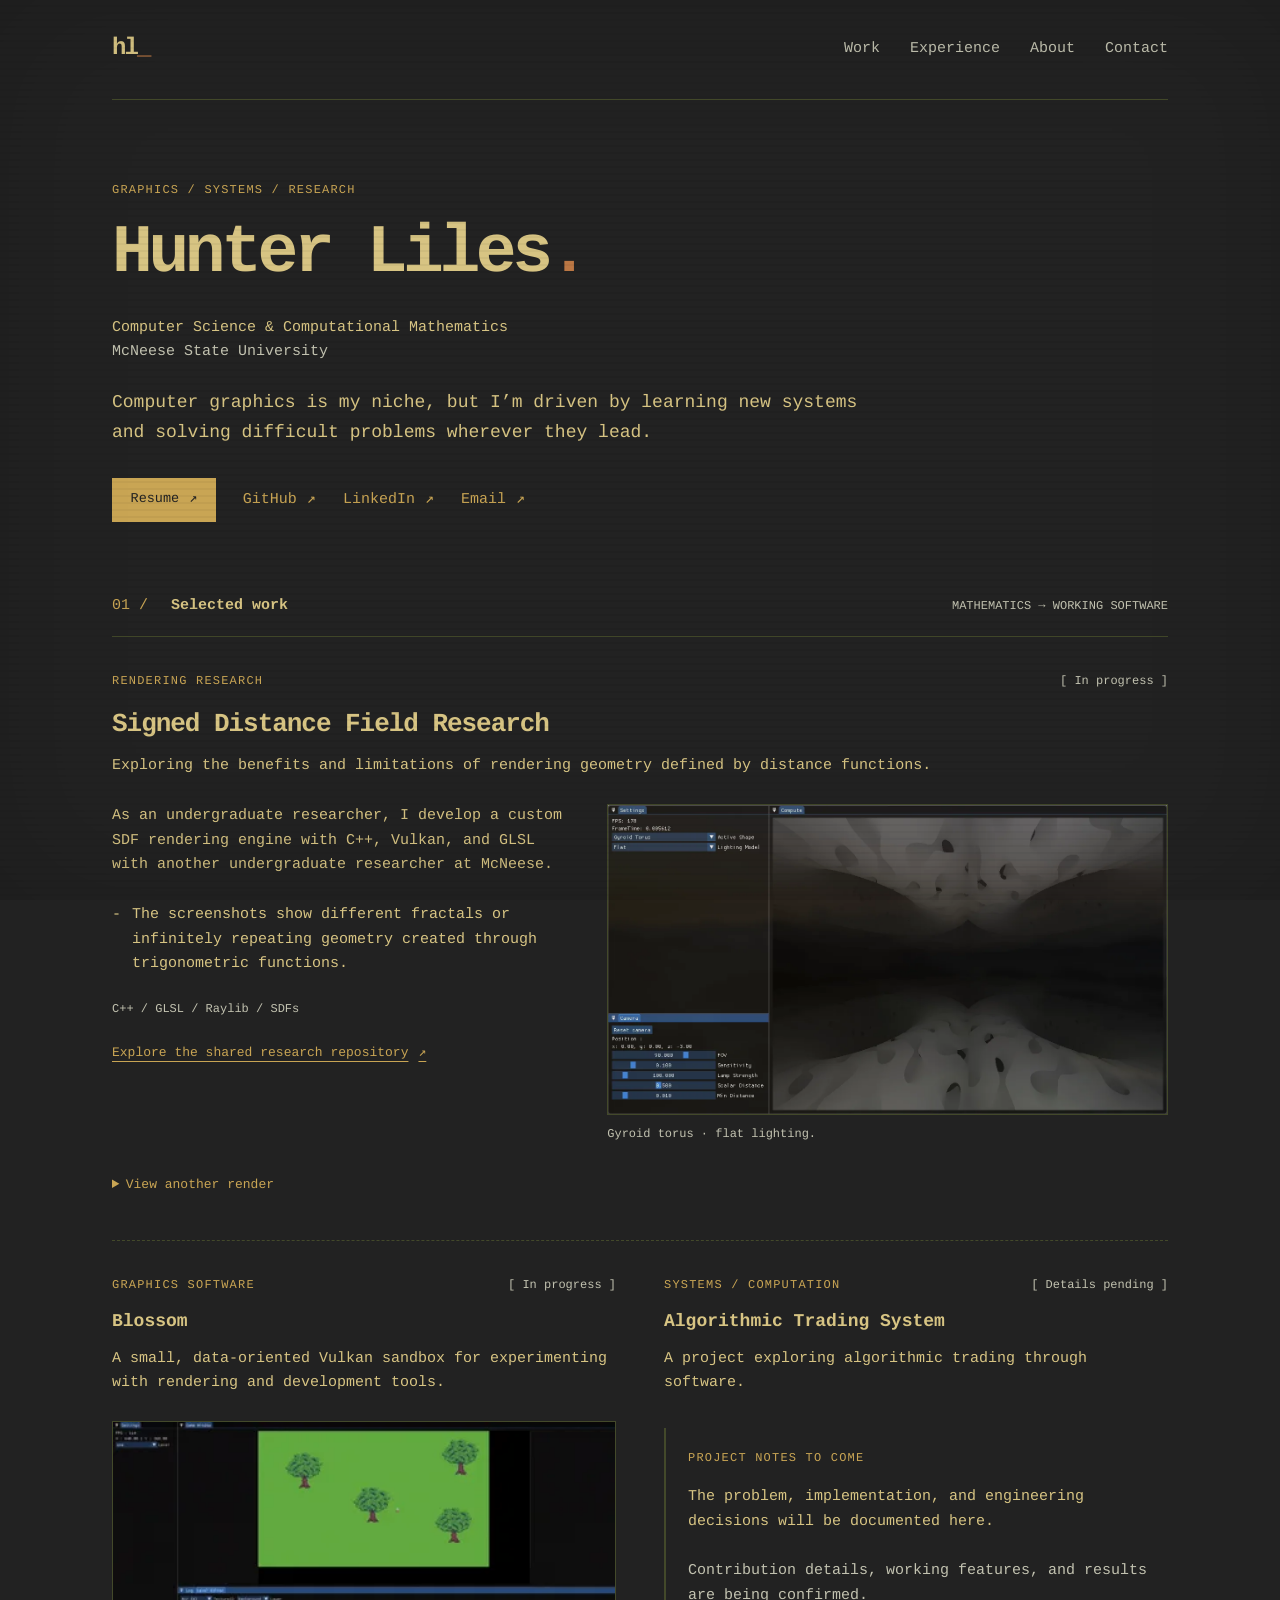
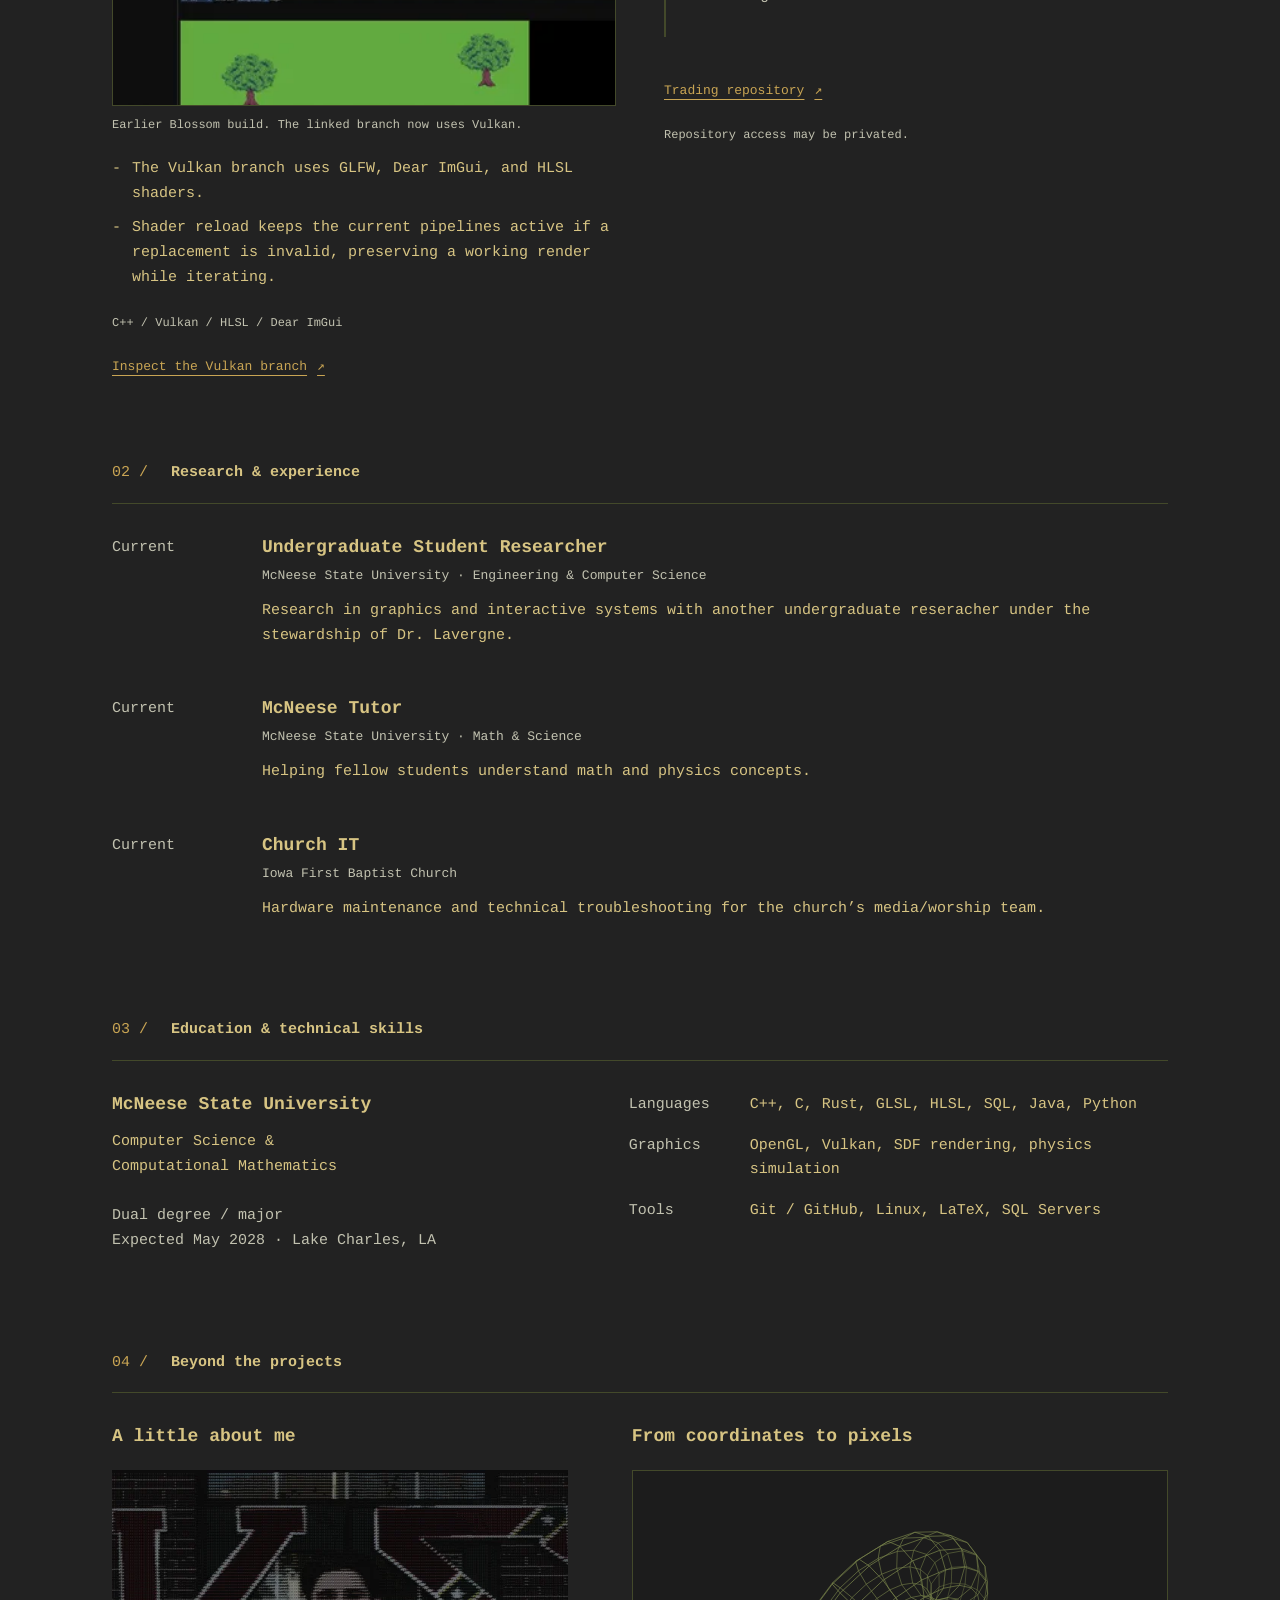
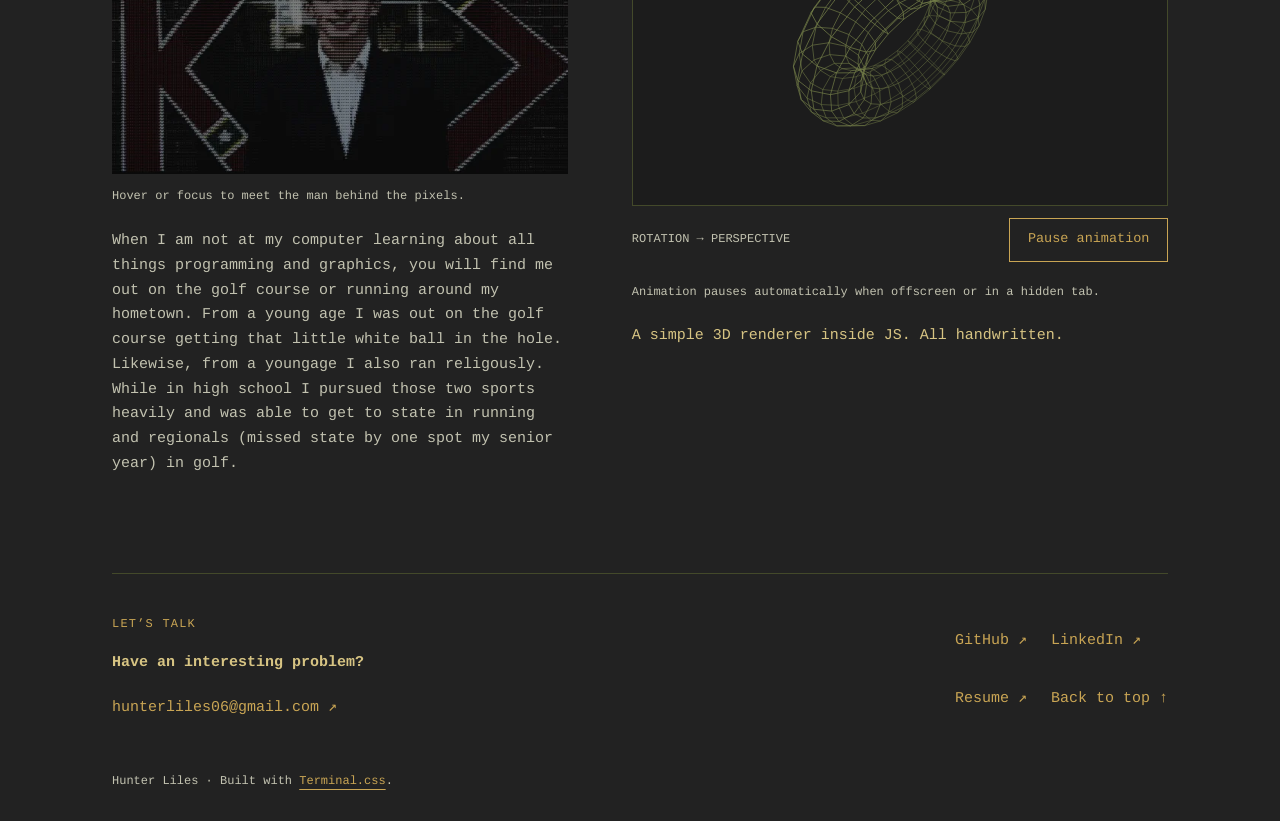
==== commit 127e83fd: "Fixed 3D renderer at the bottom of the page" ====
--- a/index.html
+++ b/index.html
@@ -370,6 +370,7 @@
                   Pause animation
                 </button>
               </div>
+              <p id="renderer-status" class="small muted" aria-live="polite"></p>
               <p>A simple 3D renderer inside JS. All handwritten.</p>
             </div>
           </div>
